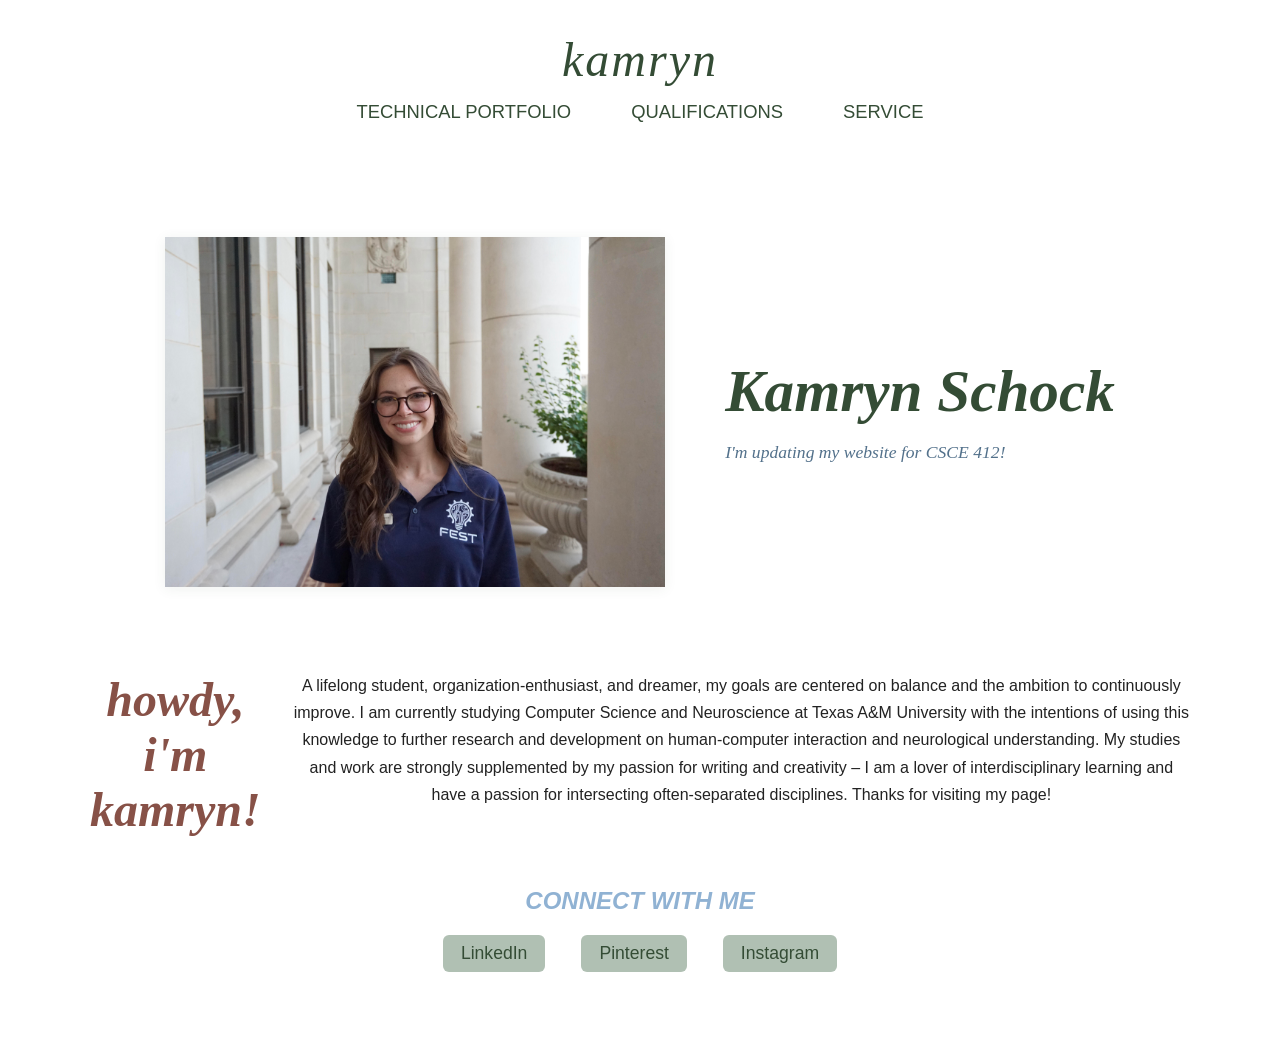
==== index.html @ e132f4f0 "site update" ====
<!DOCTYPE html>
<html>
	<head>
		<title>Kamryn Schock</title>
		<link id="page_style" rel="stylesheet" href="stylesheet2.css">
	</head>
	<body>
		<header>
			<nav>
				<a href="index.html" class="nav-brand">kamryn</a>

				<div class="nav-links">
					<a href="technical.html">Technical Portfolio</a>
					<a href="qualifications.html">Qualifications</a>
					<a href="service.html">Service</a>
				</div>
			</nav>
		</header>

		<div class="profile-header">
			<img src="Me.jpg" alt="Kamryn Schock Photo" width="415" height="300">
			<div>
				<h1>Kamryn Schock</h1>
				<p>I'm updating my website for CSCE 412!</p> <!-- class="tagline" -->
			</div>
		</div>

		<div class="intro-row">
			<h2>Howdy, I'm Kamryn!</h2>
			<p>A lifelong student, organization-enthusiast, and dreamer, my goals are centered on balance and the ambition to continuously improve. I am currently studying Computer Science and Neuroscience at Texas A&M University with the intentions of using this knowledge to further research and development on human-computer interaction and neurological understanding. My studies and work are strongly supplemented by my passion for writing and creativity – I am a lover of interdisciplinary learning and have a passion for intersecting often-separated disciplines. Thanks for visiting my page!</p>
		</div>

		<h3>CONNECT WITH ME</h3>
		<div class="social-links">
			<a href="https://www.linkedin.com/in/kamryn-schock/">LinkedIn</a>
			<a href="https://www.pinterest.com/kamrynschock/">Pinterest</a>
			<a href="https://www.instagram.com/kamrynschock/">Instagram</a>
		</div>

	</body>
</html>
---- stylesheet2.css ----
.switch {
    position: relative;
    display: inline-block;
    width: 50px;
    height: 24px;
}

.switch input { display: none; }
.slider {
    position: absolute;
    cursor: pointer;
    top: 0; left: 0; right: 0; bottom: 0;
    background-color: #ccc;
    transition: .4s;
    border-radius: 24px;
}
.slider:before {
    position: absolute;
    content: "";
    height: 18px; width: 18px;
    left: 3px; bottom: 3px;
    background-color: white;
    transition: .4s;
    border-radius: 50%;
}
input:checked + .slider {
    background-color: #a35546;
}
input:checked + .slider:before {
    transform: translateX(26px);
}

h1 {
    font-family: Georgia, 'Times New Roman', Times, serif;
    font-style: italic;
    font-size: 3em;
    color: #344c35;
    text-align: center;
    margin-top: 75px;
    margin-bottom: 10px;
}

h2 {
    font-family: Georgia, 'Times New Roman', Times, serif;
    font-size: 2em;
    font-style: italic;
    text-transform: lowercase;
    color: #875147;
    margin-top: 25px;
    margin-bottom: 10px;
    text-align: center;
}

h3 {
    font-family: Gill Sans, sans-serif;
    font-style: italic;
    font-size: 1.5em;
    color: #90b2d3;
    margin-top: 20px;
    margin-bottom: 8px;
    text-align: center;
}

p {
    font-family: Gill Sans, sans-serif;
    font-size: 1em;
    color: #222;
    line-height: 1.7;
    margin-bottom: 75px;
    text-align: center;
    margin-left: 10vw;
    margin-right: 10vw;
}

nav {
    background-color: #ffffff;
    padding: 24px 0 25px 0;
    display: flex;
    flex-direction: column;
    align-items: center;
    justify-content: flex-start; 
}

.nav-brand {
    font-family: Georgia, serif;
    font-size: 3em;
    font-style: italic;
    color: #344c35;
    text-decoration: none;
    letter-spacing: 2px;
    padding: 0;
    background: none;
    transition: color 0.2s;
    margin-bottom: 10px; 
    text-align: center;
}

.nav-brand:hover {
    color: #a35546;
}

.nav-links {
    display: flex;
    flex-direction: row;
    align-items: center;
    gap: 8px;
    margin: 0;
    justify-content: center;
    width: 100%;
}

.nav-links a {
    font-family: Gill Sans, sans-serif;
    color: #344c35;
    text-decoration: none;
    margin: 0 12px;
    font-size: 1.15em;
    padding: 4px 14px;
    border-radius: 4px;
    transition: background 0.2s;
    background: none;
    text-transform: uppercase;
}

nav a:hover {
    color: #b0c0b3;
}

.tagline {
    font-family: Georgia, 'Times New Roman', Times, serif;
    font-style: italic;
    font-size: 1em;
    color: #53718b;
    margin-top: 4px;
}

.profile-header {
    display: flex;
    align-items: center; 
    justify-content: center; 
    width: 100%;
    max-width: 1200px;
    margin: 100px auto 50px auto;
    gap: 40px;
    height: 320px;
    position: relative;
    overflow: visible;
    background: none;
}

.profile-header img {
    width: 500px; 
    height: 350px;
    object-fit: cover;
    box-shadow: 0 2px 12px rgba(52,76,53,0.08);
    display: block;
}

.profile-header .profile-text {
    display: flex;
    flex-direction: column;
    justify-content: center;
    align-items: flex-start;
    height: 100%;
}

.profile-header h1 {
    color: #344c35;
    font-family: Georgia, serif;
    font-size: 3.7em;
    margin: 0 0 12px 20px;
    padding: 0;
    border-radius: 0;
    background: none;
    text-align: left;
}

.profile-header p {
    font-size: 1.1em;
    color: #53718b;
    font-family: Georgia, 'Times New Roman', Times, serif;
    font-style: italic;
    margin: 0 0 0 20px;
    padding: 0;
    text-align: left;
}

.intro-row {
    display: flex;
    align-items: flex-start; 
    gap: 32px;
    margin: 100px auto 50px auto;
    max-width: 1100px;
}

.intro-row h2 {
    margin: 0;
    font-size: 3em;
    font-style: italic;
    text-transform: lowercase;
}

.intro-row p {
    margin: 0;
    max-width: 900px;
}

.social-links {
    text-align: center;
    margin: 20px 0 75px 0;
}

.social-links a {
    font-family: Arial Narrow, sans-serif;
    display: inline-block;
    margin: 0 16px;
    color: #344c35;
    font-size: 1.1em;
    text-decoration: none;
    padding: 8px 18px;
    border-radius: 6px;
    background: #b0c0b3;
    transition: background 0.2s, color 0.2s;
}

.social-links a:hover {
    background: #344c35;
    color: #fff;
}

.projects-grid {
    display: grid;
    grid-template-columns: repeat(3, 1fr);
    gap: 36px 32px;
    max-width: 1200px;
    margin: 0 auto 60px auto;
    padding: 0 24px;
}

.project, .project.reverse {
    background: #fff;
    border-radius: 18px;
    box-shadow: 0 2px 12px rgba(52,76,53,0.08);
    padding: 28px 18px 24px 18px;
    display: flex;
    flex-direction: column;
    align-items: center;
    min-height: 380px;
    min-width: 0;
}

.project img, .project.reverse img {
    width: 90%;
    max-width: 320px;
    height: 180px;
    object-fit: cover;
    border-radius: 10px;
    margin-bottom: 14px;
    margin-top: 0;
    display: block;
}

.project h2, .project.reverse h2 {
    margin-bottom: 14px;
    text-align: center;
    font-size: 1.3em;
}

.project p, .project.reverse p {
    text-align: center;
    font-size: 1em;
    margin: 0;
}

.project.reverse {
    flex-direction: column;
}

@media (max-width: 900px) {
    .projects-grid {
        grid-template-columns: 1fr;
    }
}

.qualifications-flex {
    display: flex;
    align-items: flex-start;
    justify-content: flex-start;
    gap: 10px;
    max-width: 1400px;
    margin: 25px auto;
    flex-direction: row-reverse; 
}

.qualifications-main {
    flex: 2;
    min-width: 0;
}

.qualifications-main h1 {
    text-align: center;
    font-size: 5em;
    margin-top: 50px;
}

.qualifications-main h2 {
    text-align: left;
    font-size: 5em;
    margin-top: 50px;
}

.resume {
    flex: 1;
    text-align: right;
    min-width: 400px;
    margin: 75px 50px 0 150px;
}

.resume embed {
    display: block;
    margin: 0 0 0 auto;
    width: 400px;
    height: 550px;
}

.service-columns {
  display: flex;
  flex-direction: column;
  gap: 40px;
  align-items: center;
  margin: 40px auto;
  max-width: 1100px;
  padding: 0 12px;
}

.column {
  background: #fff;
  border-radius: 18px;
  box-shadow: 0 2px 16px rgba(52,76,53,0.10);
  padding: 32px 28px 24px 28px;
  width: 100%;
  min-width: 0;
  display: flex;
  flex-direction: column;
  align-items: flex-start;
  position: relative;
}

.column h2 {
  text-align: left;
  margin-top: 0px;
  margin-bottom: 18px;
  font-size: 2em;
  color: #344c35;
  font-family: 'Trebuchet MS', Arial, sans-serif;
  letter-spacing: 1px;
}

.column-logo {
  float: none;
  width: 56px;
  height: 56px;
  margin: 0 0 16px 0;
  align-self: flex-start;
  border-radius: 8px;
  box-shadow: 0 1px 6px rgba(52,76,53,0.08);
}

.column p {
  text-align: left;
  font-size: 1.08em;
  line-height: 1.7;
  margin: 0 0 18px 0;
  clear: both;
  color: #444;
}

@media (max-width: 700px) {
  .service-columns {
    max-width: 98vw;
    padding: 0 2vw;
  }
  .column {
    padding: 18px 8px 14px 8px;
  }
  .column h2 {
    font-size: 1.3em;
  }
}
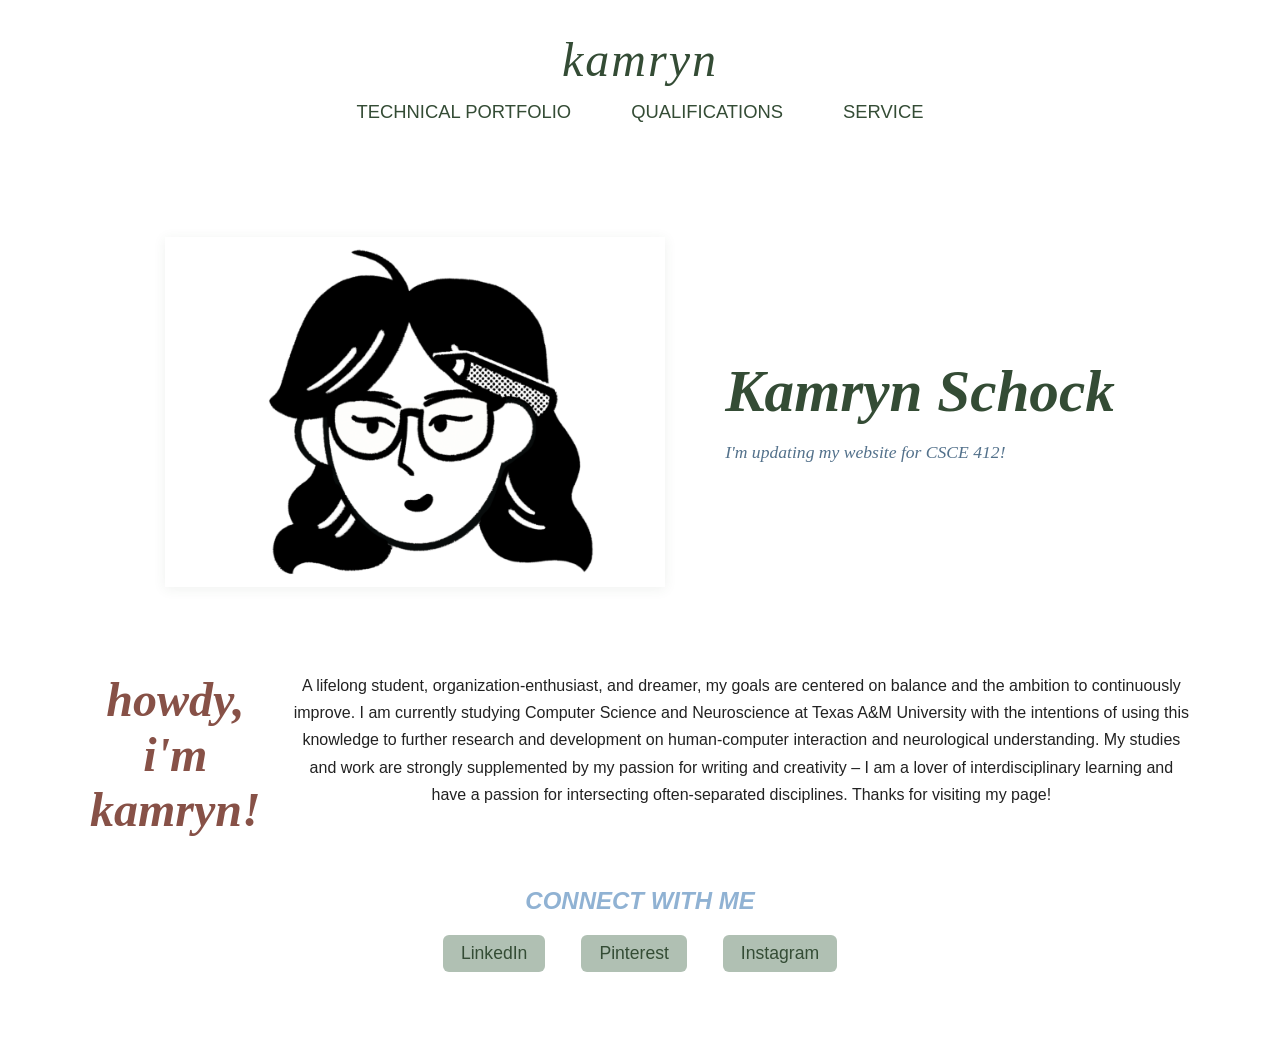
==== commit d237afbd: "add & change picture" ====
--- a/index.html
+++ b/index.html
@@ -18,7 +18,7 @@
 		</header>
 
 		<div class="profile-header">
-			<img src="Me.jpg" alt="Kamryn Schock Photo" width="415" height="300">
+			<img src="my-notion-face-portrait.png" alt="Kamryn Schock Photo" width="415" height="300">
 			<div>
 				<h1>Kamryn Schock</h1>
 				<p>I'm updating my website for CSCE 412!</p> <!-- class="tagline" -->
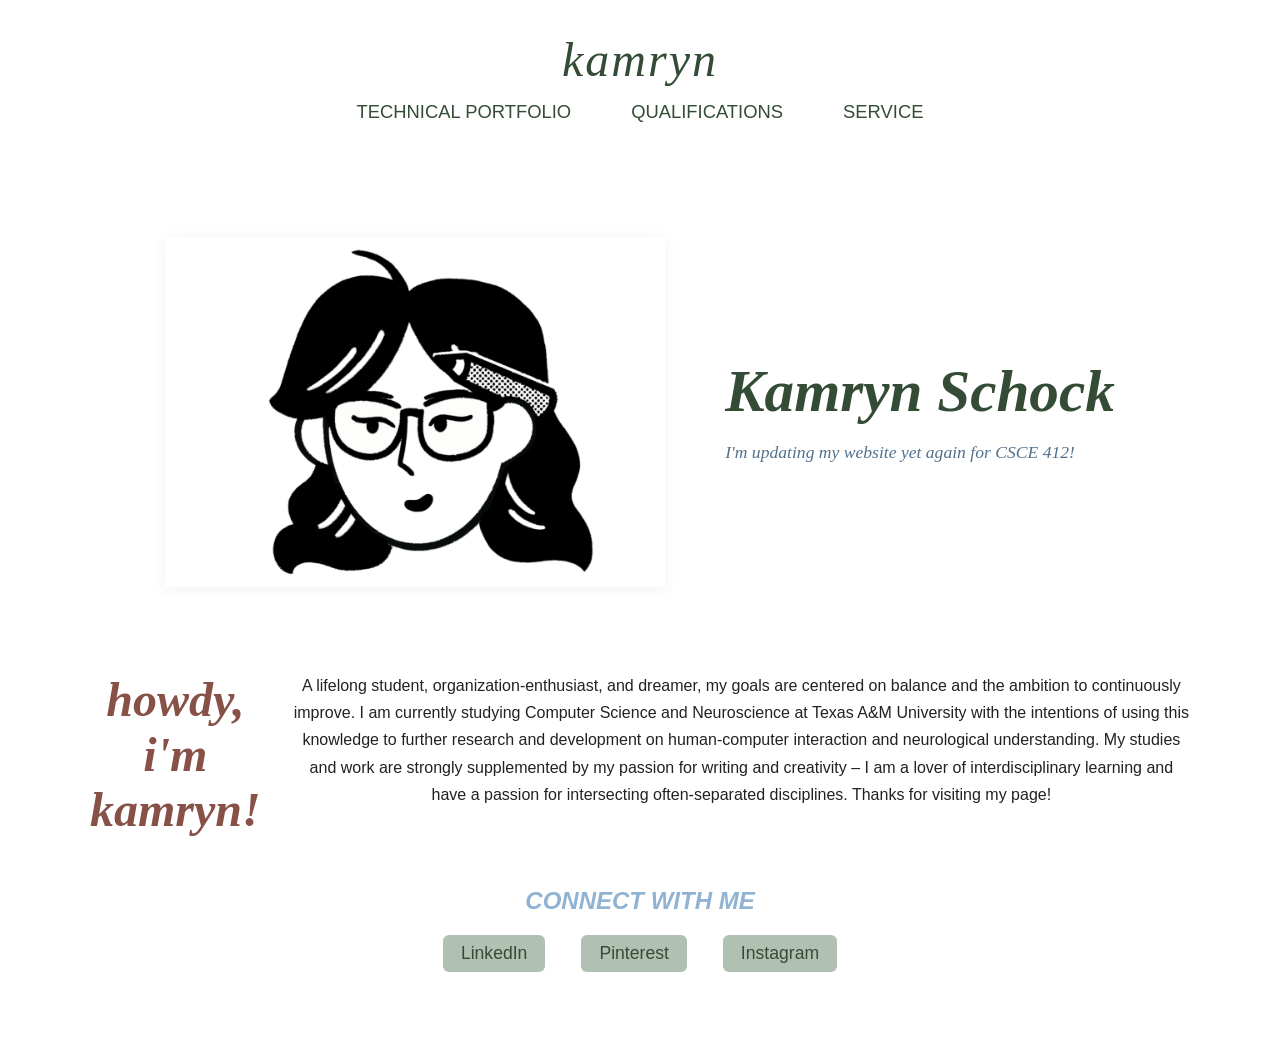
==== commit 98adb24a: "another update" ====
--- a/index.html
+++ b/index.html
@@ -21,7 +21,7 @@
 			<img src="my-notion-face-portrait.png" alt="Kamryn Schock Photo" width="415" height="300">
 			<div>
 				<h1>Kamryn Schock</h1>
-				<p>I'm updating my website for CSCE 412!</p> <!-- class="tagline" -->
+				<p>I'm updating my website yet again for CSCE 412!</p> <!-- class="tagline" -->
 			</div>
 		</div>
 
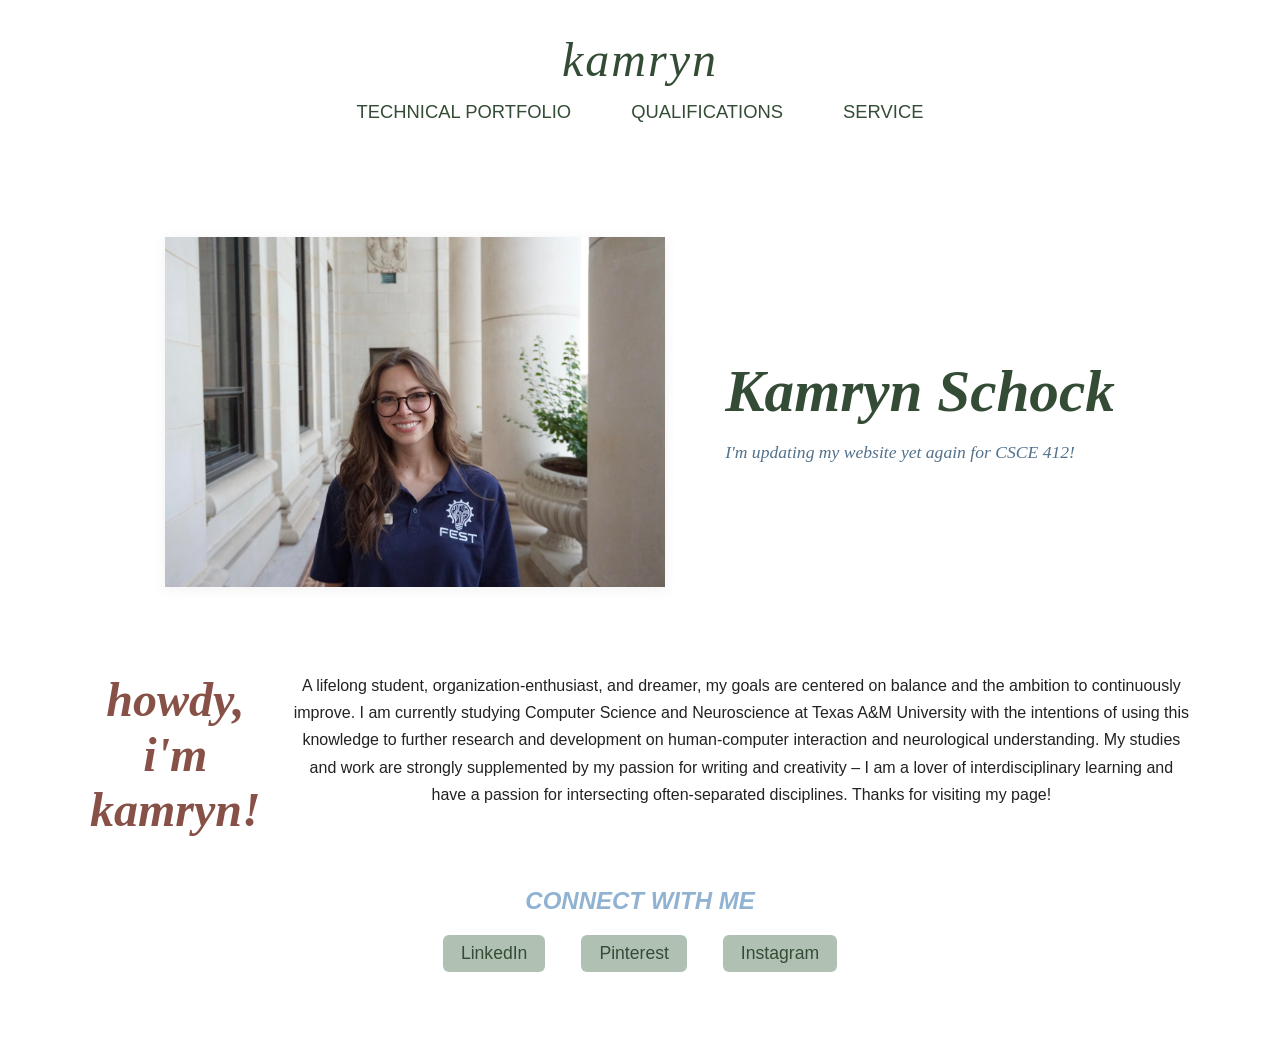
==== commit 78097399: "switch back to og picture" ====
--- a/index.html
+++ b/index.html
@@ -18,7 +18,7 @@
 		</header>
 
 		<div class="profile-header">
-			<img src="my-notion-face-portrait.png" alt="Kamryn Schock Photo" width="415" height="300">
+			<img src="Me.jpg" alt="Kamryn Schock Photo" width="415" height="300">
 			<div>
 				<h1>Kamryn Schock</h1>
 				<p>I'm updating my website yet again for CSCE 412!</p> <!-- class="tagline" -->
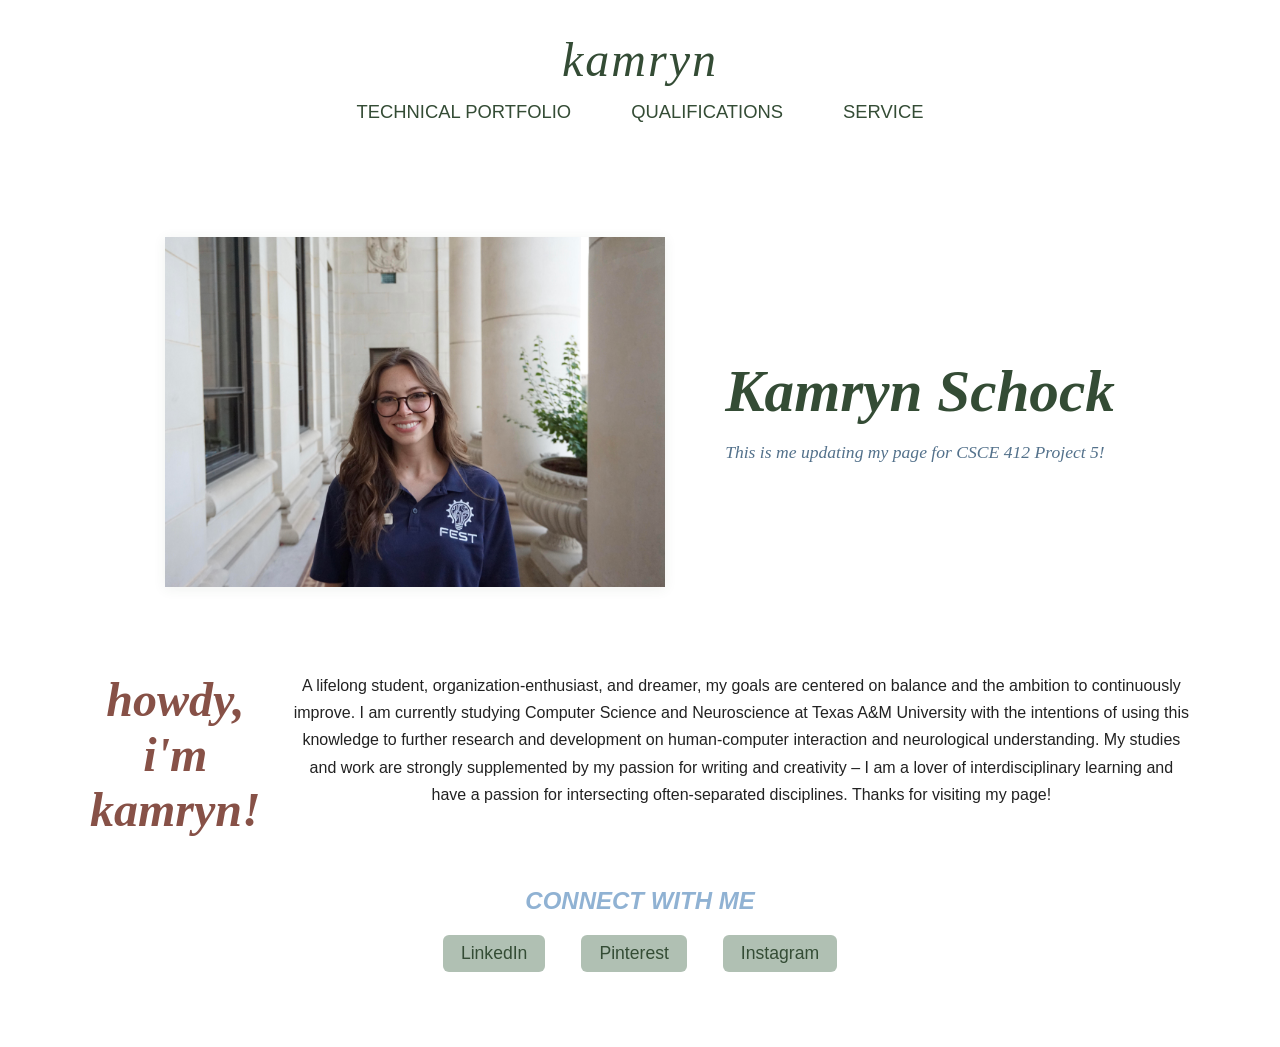
==== commit 21d99fec: "post-lambda fix changes" ====
--- a/index.html
+++ b/index.html
@@ -21,7 +21,7 @@
 			<img src="Me.jpg" alt="Kamryn Schock Photo" width="415" height="300">
 			<div>
 				<h1>Kamryn Schock</h1>
-				<p>I'm updating my website yet again for CSCE 412!</p> <!-- class="tagline" -->
+				<p>This is me updating my page for CSCE 412 Project 5!</p> <!-- class="tagline" -->
 			</div>
 		</div>
 
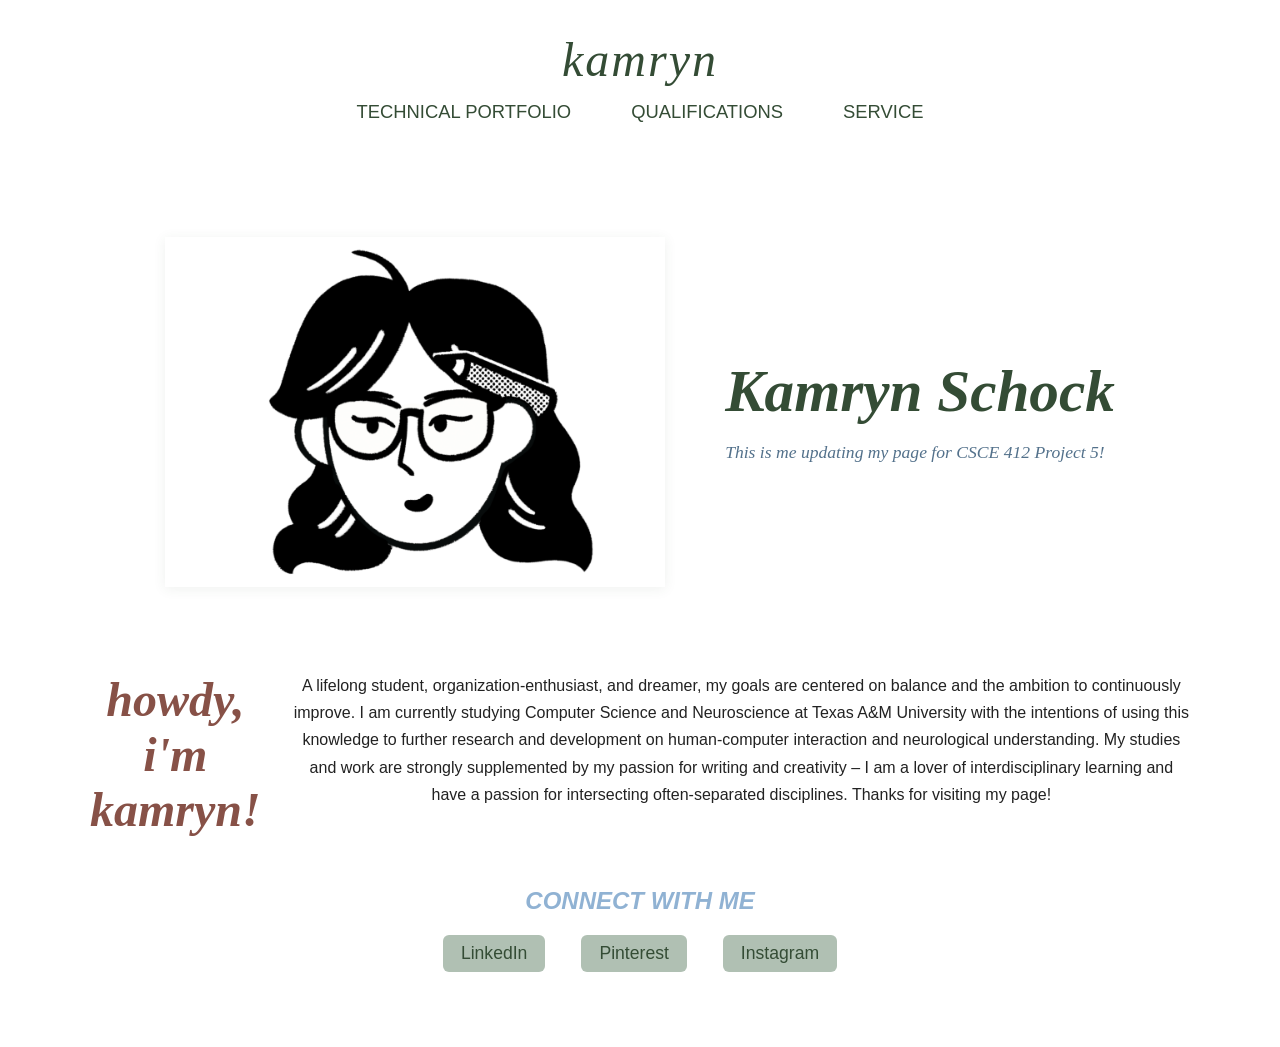
==== commit 29504a48: "pic change!" ====
--- a/index.html
+++ b/index.html
@@ -18,7 +18,7 @@
 		</header>
 
 		<div class="profile-header">
-			<img src="Me.jpg" alt="Kamryn Schock Photo" width="415" height="300">
+			<img src="my-notion-face-portrait.png" alt="Kamryn Schock Photo" width="415" height="300">
 			<div>
 				<h1>Kamryn Schock</h1>
 				<p>This is me updating my page for CSCE 412 Project 5!</p> <!-- class="tagline" -->
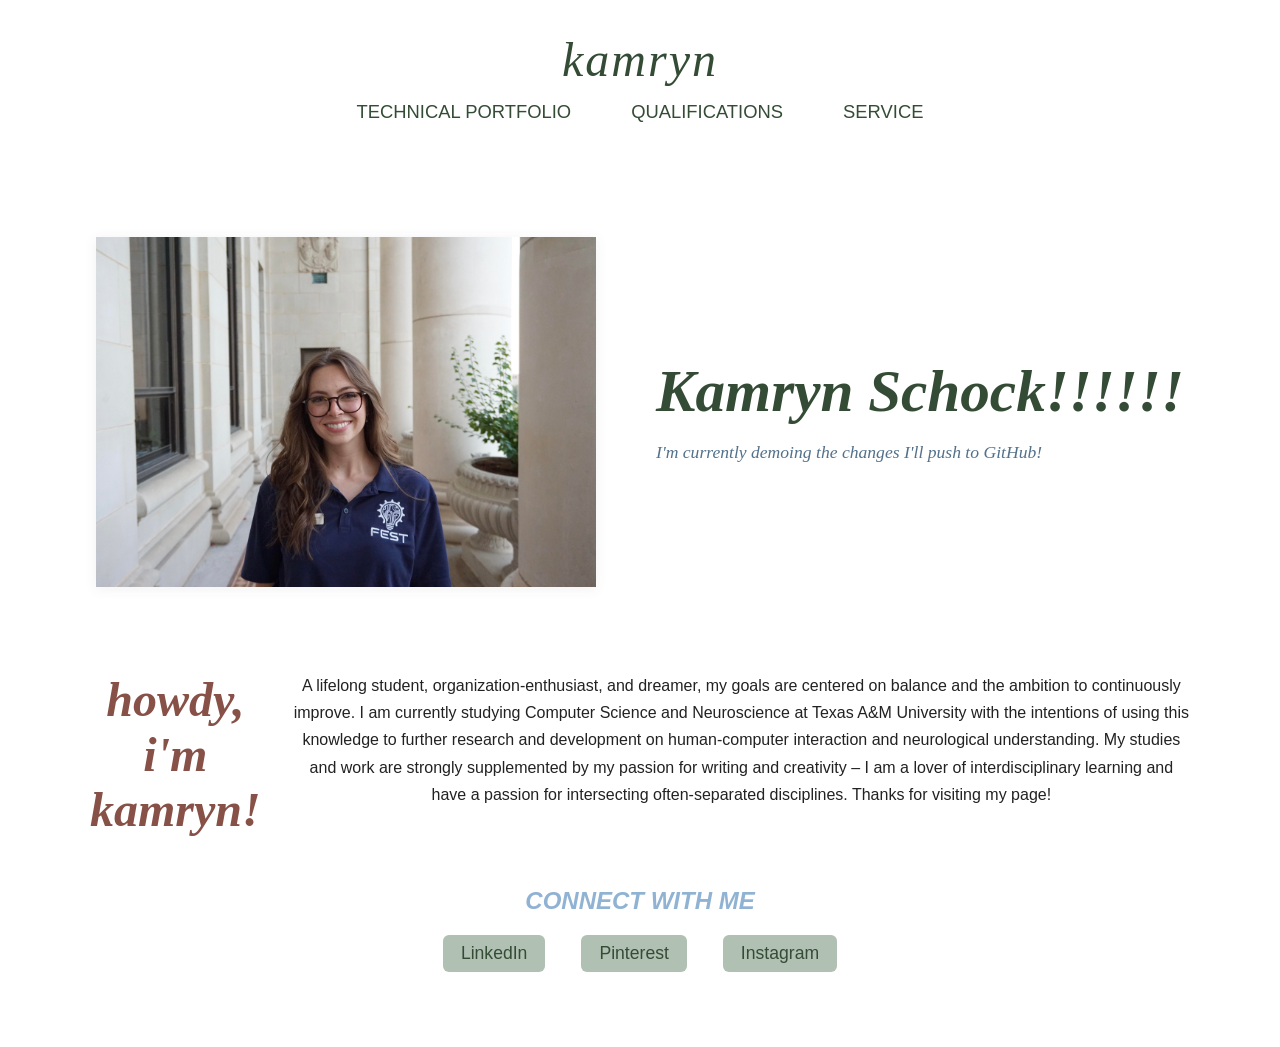
==== commit 5e56cc01: "demoing changes" ====
--- a/index.html
+++ b/index.html
@@ -18,10 +18,10 @@
 		</header>
 
 		<div class="profile-header">
-			<img src="my-notion-face-portrait.png" alt="Kamryn Schock Photo" width="415" height="300">
+			<img src="Me.jpg" alt="Kamryn Schock Photo" width="415" height="300">
 			<div>
-				<h1>Kamryn Schock</h1>
-				<p>This is me updating my page for CSCE 412 Project 5!</p> <!-- class="tagline" -->
+				<h1>Kamryn Schock!!!!!!</h1>
+				<p>I'm currently demoing the changes I'll push to GitHub!</p> <!-- class="tagline" -->
 			</div>
 		</div>
 
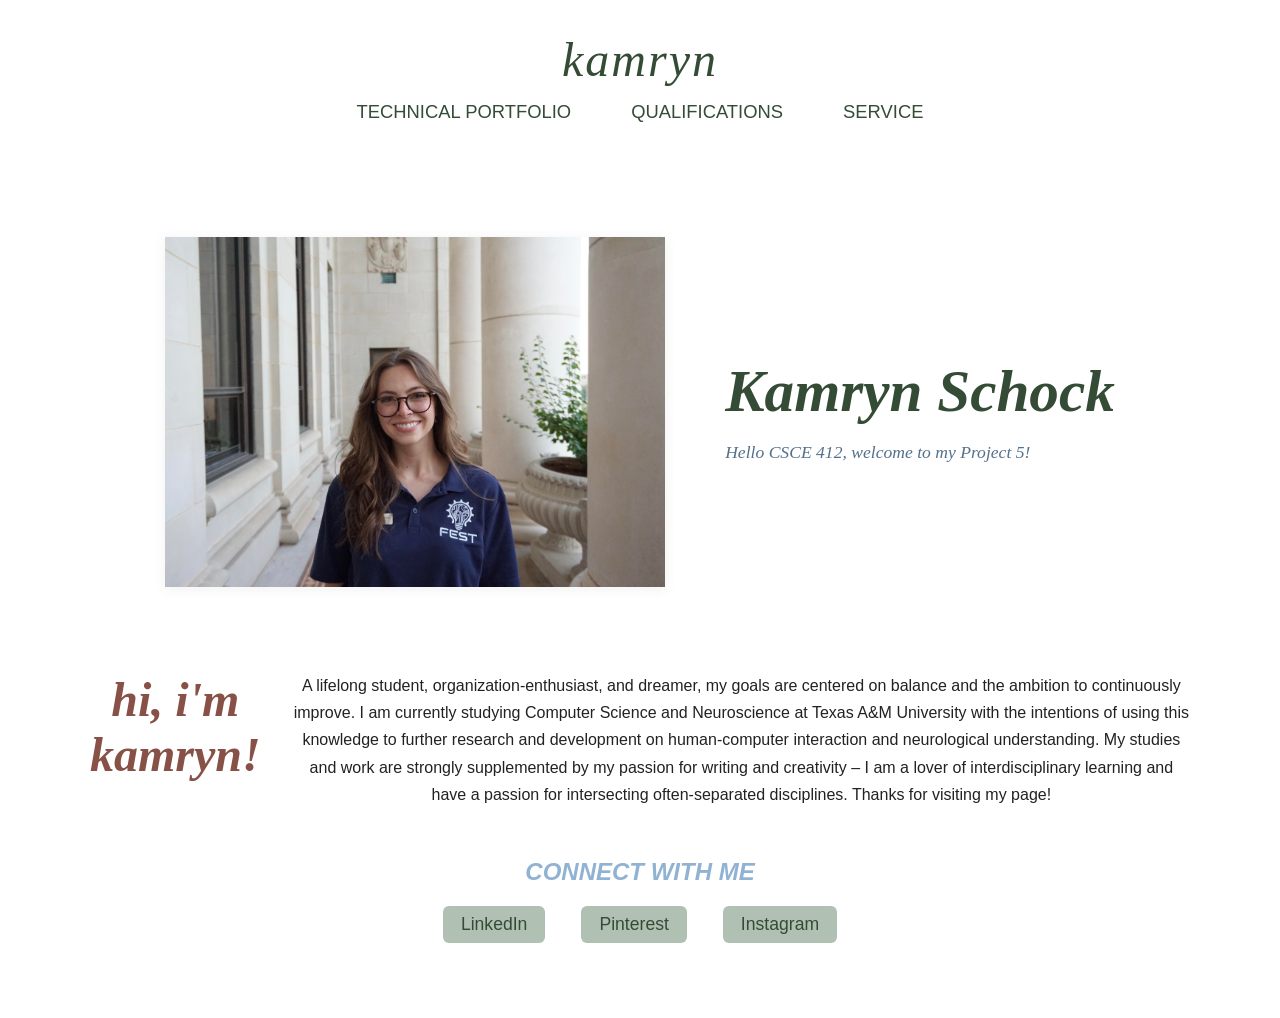
==== commit b010df2f: "hello demo!" ====
--- a/index.html
+++ b/index.html
@@ -20,13 +20,13 @@
 		<div class="profile-header">
 			<img src="Me.jpg" alt="Kamryn Schock Photo" width="415" height="300">
 			<div>
-				<h1>Kamryn Schock!!!!!!</h1>
-				<p>I'm currently demoing the changes I'll push to GitHub!</p> <!-- class="tagline" -->
+				<h1>Kamryn Schock</h1>
+				<p>Hello CSCE 412, welcome to my Project 5!</p> <!-- class="tagline" -->
 			</div>
 		</div>
 
 		<div class="intro-row">
-			<h2>Howdy, I'm Kamryn!</h2>
+			<h2>Hi, I'm Kamryn!</h2>
 			<p>A lifelong student, organization-enthusiast, and dreamer, my goals are centered on balance and the ambition to continuously improve. I am currently studying Computer Science and Neuroscience at Texas A&M University with the intentions of using this knowledge to further research and development on human-computer interaction and neurological understanding. My studies and work are strongly supplemented by my passion for writing and creativity – I am a lover of interdisciplinary learning and have a passion for intersecting often-separated disciplines. Thanks for visiting my page!</p>
 		</div>
 
